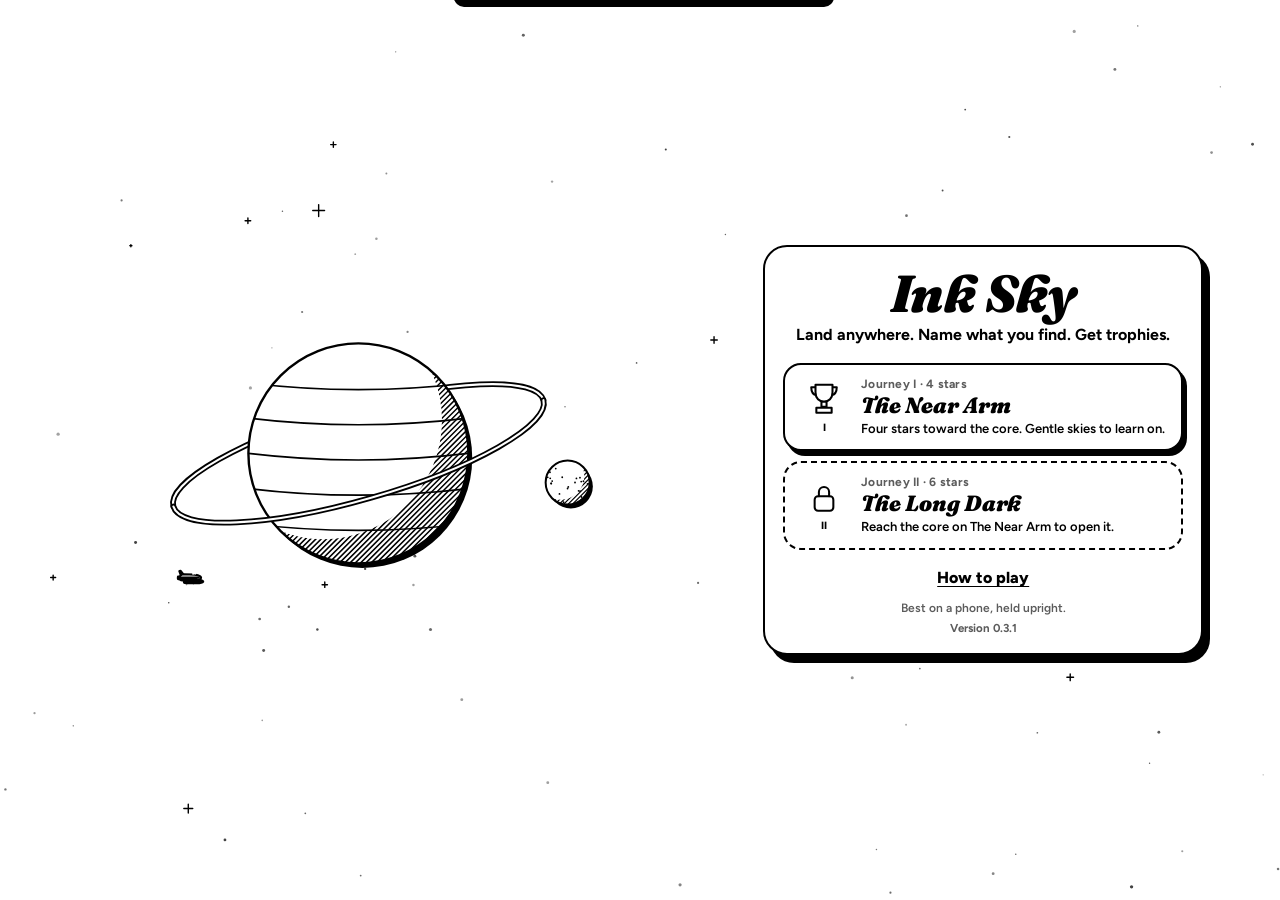
==== play/index.html @ 4aca19f4 "Add Ink Sky, an ink-drawn space exploration game A sister game to Ink Nine, Ink Rally and Ink of Arm" ====
<!DOCTYPE html>
<html lang="en">
<head>
<meta charset="utf-8">
<meta name="viewport" content="width=device-width, initial-scale=1, viewport-fit=cover">
<title>Ink Sky: land anywhere, name what you find, get trophies</title>
<meta name="theme-color" content="#ffffff">
<meta name="description" content="Land anywhere. Name what you find. Get trophies.">
<link rel="manifest" href="/manifest.webmanifest">
<link rel="icon" type="image/svg+xml" href="/icons/icon.svg">
<meta name="apple-mobile-web-app-capable" content="yes">
<meta name="mobile-web-app-capable" content="yes">
<meta name="apple-mobile-web-app-title" content="Ink Sky">
<meta name="apple-mobile-web-app-status-bar-style" content="default">
<link rel="preconnect" href="https://fonts.googleapis.com">
<link rel="preconnect" href="https://fonts.gstatic.com" crossorigin>
<link href="https://fonts.googleapis.com/css2?family=Fraunces:ital,opsz,wght@0,9..144,500;0,9..144,800;0,9..144,900;1,9..144,900&family=Figtree:wght@500;600;700;800&display=swap" rel="stylesheet">
<link rel="stylesheet" href="styles.css">
</head>
<body>
<canvas id="c" aria-hidden="true"></canvas>

<section id="title" class="screen on">
  <div class="panel titlep">
    <h1 class="logo">Ink Sky</h1>
    <p class="tag">Land anywhere. Name what you find. Get trophies.</p>
    <div class="events" id="jlist"></div>
    <div class="sub" id="lifetime"></div>
    <button class="linkbtn" id="howBtn">How to play</button>
    <div class="foot-note">Best on a phone, held upright.</div>
    <div class="ver" id="ver"></div>
  </div>
</section>

<!-- on a planet -->
<div class="hud" id="hud" hidden>
  <div class="htop">
    <div class="hl">
      <div class="pn"><span class="wx" id="wxic"></span><span class="hn halo" id="pname"></span></div>
      <div class="sub halo" id="psub"></div>
    </div>
    <button id="pause" class="pausebtn" type="button" aria-label="Pause"></button>
  </div>
  <div class="meters" id="meters">
    <div class="meter"><div class="ml halo"><span>Shield</span><b id="shieldN"></b></div><div class="bar hatch"><i id="shieldBar"></i></div></div>
    <div class="meter"><div class="ml halo"><span>Life</span><b id="lifeN"></b></div><div class="bar"><i id="lifeBar"></i></div></div>
    <div class="alert" id="alert" aria-label="Watchers"></div>
  </div>
  <div class="hbot">
    <button class="btn board" id="boardBtn" hidden>Board your ship</button>
    <div class="chips">
      <button class="chip" id="chip-carbon" type="button"><span class="ci"></span><b id="n-carbon">0</b><small>Carbon</small></button>
      <button class="chip" id="chip-sodium" type="button"><span class="ci"></span><b id="n-sodium">0</b><small>Sodium</small></button>
      <button class="chip" id="chip-ferrite" type="button"><span class="ci"></span><b id="n-ferrite">0</b><small>Ferrite</small></button>
      <button class="chip" id="chip-shard" type="button"><span class="ci"></span><b id="n-shard">0</b><small>Shards</small></button>
      <button class="scanb" id="scanBtn" type="button" aria-label="Scan"><svg class="ring" viewBox="0 0 52 52" aria-hidden="true"><circle id="scanRing" cx="26" cy="26" r="24" fill="none" stroke="#fff" stroke-width="3.5" stroke-dasharray="151" stroke-dashoffset="0" transform="rotate(-90 26 26)"/></svg></button>
    </div>
  </div>
</div>

<!-- in orbit -->
<div class="hud" id="shud" hidden>
  <div class="htop">
    <div class="hl"><div class="hn" id="sname"></div><div class="sub" id="ssub"></div></div>
    <button id="pause2" class="pausebtn" type="button" aria-label="Pause"></button>
  </div>
  <div class="prog left" id="spips"></div>
  <div class="hbot">
    <div class="wallet3">
      <div><span id="icFuel"></span><b id="sFuel">0</b><small>Fuel</small></div>
      <div><span id="icCells"></span><b id="sCells">0</b><small>Warp cells</small></div>
      <div><span id="icShards"></span><b id="sShards">0</b><small>Shards</small></div>
    </div>
    <div class="twobtn"><button class="btn ghost" id="shipBtn">Your ship</button><button class="btn" id="warpBtn">Warp<small id="warpSub"></small></button></div>
  </div>
</div>

<div id="fx" aria-hidden="true"></div>
<div id="disc" class="disc" role="status"></div>
<div id="hint" class="hintb" role="status"></div>
<div id="callout" class="callout" aria-live="polite"></div>
<div class="veil" id="veil"><div class="panel" id="sheet"></div></div>

<!-- Order matters: each script can only use what the scripts above it define while loading. main.js is always last. -->
<script src="js/config.js"></script>
<script src="js/core.js"></script>
<script src="js/gen.js"></script>
<script src="js/art.js"></script>
<script src="js/ui.js"></script>
<script src="js/state.js"></script>
<script src="js/surface.js"></script>
<script src="js/space.js"></script>
<script src="js/screens.js"></script>
<script src="js/main.js"></script>
</body>
</html>
---- play/styles.css ----
/* Ink Sky. Paper-and-ink look shared with Ink Nine, Ink Rally and Ink of Arms: white paper, black ink, no other colors. */
:root{
  --paper:#ffffff; --ink:#000000; --soft:#5c5c5c;
  --display:"Fraunces", Georgia, "Times New Roman", serif;
  --ui:"Figtree", system-ui, -apple-system, "Segoe UI", sans-serif;
  --spring:cubic-bezier(.34,1.56,.64,1); --settle:cubic-bezier(.3,.7,.3,1);
  color-scheme:light; box-sizing:border-box;
}
@media (prefers-color-scheme: dark){ :root:not([data-theme="light"]){ --paper:#ffffff; --ink:#000000; --soft:#5c5c5c; } }
:root[data-theme="dark"]{ --paper:#ffffff; --ink:#000000; --soft:#5c5c5c; }
*,*::before,*::after{ box-sizing:inherit; }
html,body{ margin:0; height:100%; background:var(--paper); color:var(--ink); font-family:var(--ui); overflow:hidden; overscroll-behavior:none;
  -webkit-user-select:none; user-select:none; -webkit-touch-callout:none; -webkit-tap-highlight-color:transparent; }
button{ appearance:none; font:inherit; color:inherit; background:none; border:0; padding:0; cursor:pointer; }
[hidden]{ display:none !important; }
canvas#c{ position:fixed; inset:0; width:100%; height:100%; display:block; touch-action:none; }

@keyframes bump{0%{transform:scale(1)}30%{transform:scale(1.3,.78)}55%{transform:scale(.9,1.14)}78%{transform:scale(1.04,.97)}100%{transform:scale(1)}}
@keyframes cardIn{0%{transform:translateY(60vh) scale(.7,1.3)}55%{transform:translateY(-10px) scale(1.06,.94)}75%{transform:translateY(3px) scale(.98,1.02)}100%{transform:none}}
@keyframes pickIn{0%{opacity:0;transform:translateY(24px) scale(.9,1.12)}60%{opacity:1;transform:translateY(-3px) scale(1.03,.97)}100%{opacity:1;transform:none}}
@keyframes rowIn{0%{opacity:0;transform:translateX(-18px)}70%{opacity:1;transform:translateX(3px)}100%{opacity:1;transform:none}}
@keyframes trophyIn{0%{opacity:0;transform:translateY(-120px) scale(.7,1.3)}45%{opacity:1;transform:translateY(0) scale(1.25,.72)}62%{transform:translateY(-14px) scale(.9,1.12)}78%{transform:translateY(0) scale(1.06,.95)}100%{transform:none}}
@keyframes nope{0%,100%{transform:translateX(0)}25%{transform:translateX(-4px)}75%{transform:translateX(4px)}}
@keyframes pulse{0%,100%{transform:none}50%{transform:scale(1.08,.94)}}
@keyframes pop{0%{opacity:0;transform:translate(-50%,10px) scale(.6,1.3)}18%{opacity:1;transform:translate(-50%,-4px) scale(1.12,.9)}30%{transform:translate(-50%,0) scale(.97,1.03)}40%{transform:translate(-50%,0)}82%{opacity:1;transform:translate(-50%,0)}100%{opacity:0;transform:translate(-50%,-14px)}}

.screen{ position:absolute; inset:0; display:none; flex-direction:column; max-width:480px; margin:0 auto; z-index:2;
  padding:calc(env(safe-area-inset-top,0px) + 12px) 16px calc(env(safe-area-inset-bottom,0px) + 12px); }
.screen.on{ display:flex; }

/* ---------- shared pieces from Ink Nine / Ink Rally / Ink of Arms ---------- */
.panel{ background:var(--paper); border:2.5px solid var(--ink); border-radius:24px; box-shadow:7px 8px 0 var(--ink);
  padding:22px 18px 18px; width:min(440px,100%); text-align:center; animation:cardIn .6s var(--settle); }
.panel h2{ font-family:var(--display); font-weight:900; font-style:italic; font-size:34px; line-height:1.05; margin:0; }
.panel p{ margin:6px 0 16px; font-weight:700; color:var(--soft); line-height:1.4; }
.logo{ font-family:var(--display); font-style:italic; font-weight:900; font-size:52px; line-height:.95; letter-spacing:-.01em; margin:0 0 4px; }
.tag{ font-weight:800; font-size:16px; margin:10px 0 4px; color:var(--ink) !important; }
.btn{ appearance:none; border:2.5px solid var(--ink); background:var(--ink); color:var(--paper); border-radius:14px; padding:13px 22px;
  font-family:var(--ui); font-weight:800; font-size:16px; cursor:pointer; width:100%; line-height:1.1; transition:transform .2s var(--spring); }
.btn small{ display:block; font-size:11px; font-weight:700; opacity:.8; margin-top:3px; }
.btn:active{ transform:scale(1.04,.9); }
.btn.ghost{ background:var(--paper); color:var(--ink); }
.btn:disabled{ opacity:.3; cursor:default; transform:none; }
.btn.dim{ background:var(--paper); color:var(--ink); border-style:dashed; }
.btn:focus-visible,.event:focus-visible,.linkbtn:focus-visible,.chip:focus-visible,.srow:focus-visible,.scanb:focus-visible,.pausebtn:focus-visible{ outline:3px solid var(--ink); outline-offset:3px; }
.linkbtn{ appearance:none; border:0; background:none; padding:2px 4px; font:inherit; font-weight:800; color:var(--ink); text-decoration:underline; text-underline-offset:3px; cursor:pointer; margin-top:6px; }
.how{ text-align:left; font-size:13px; font-weight:600; border:1.5px dashed var(--ink); border-radius:12px; padding:10px 12px; margin:0 0 14px; line-height:1.45; }
.how p{ margin:0 0 8px !important; color:var(--ink) !important; font-weight:600 !important; }
.how p:last-child{ margin:0 !important; }
.how b{ font-weight:800; }
.sub{ font-size:13px; font-weight:700; color:var(--soft); line-height:1.25; }
.story{ font-weight:600 !important; font-size:14px; line-height:1.35; color:var(--ink) !important; margin:10px 0 12px !important; }
.evn{ font-size:12px !important; font-weight:800 !important; color:var(--ink) !important; margin:0 0 4px !important; }
.foot-note{ font-size:12px; font-weight:600; color:var(--soft); margin-top:12px; }
.ver{ font-size:11.5px; font-weight:700; color:var(--soft); margin-top:6px; }
.halo{ text-shadow:0 0 3px #fff,0 0 3px #fff,0 0 6px #fff,0 0 9px #fff; }

/* ---------- home ---------- */
#title{ justify-content:flex-end; align-items:center; overflow:auto; }
.titlep{ margin-top:auto; }
@media (min-aspect-ratio:1/1){ #title{ max-width:none; align-items:flex-end; justify-content:center; padding-right:6vw; } .titlep{ margin:auto 0; } }
.events{ display:grid; gap:10px; margin:14px 0 10px; }
.event{ display:grid; grid-template-columns:auto 1fr; gap:12px; align-items:center; text-align:left; border:2.5px solid var(--ink); border-radius:18px; padding:12px 14px;
  background:var(--paper); box-shadow:4px 5px 0 var(--ink); animation:pickIn .55s var(--settle) both; transition:transform .2s var(--spring); }
.event:active{ transform:scale(1.03,.94); }
.event.locked{ border-style:dashed; box-shadow:none; opacity:.55; cursor:default; }
.tw-wrap{ display:flex; flex-direction:column; align-items:center; gap:2px; min-width:50px; }
.tw-wrap svg{ width:34px; height:38px; }
.tw-wrap small{ font-size:10.5px; font-weight:800; }
.ev{ display:grid; gap:3px; }
.ev b{ font-family:var(--display); font-style:italic; font-weight:900; font-size:22px; line-height:1.05; }
.ev i{ font-style:normal; font-size:12px; font-weight:700; color:var(--soft); letter-spacing:.02em; }
.ev span{ font-size:13px; font-weight:600; line-height:1.35; }
.ev .saved strong{ font-weight:800; }

/* ---------- progress pips: one per star, and the core ---------- */
.prog{ display:flex; gap:6px; justify-content:center; align-items:center; margin:12px 0 4px; }
.prog.left{ justify-content:flex-start; margin:8px 0 0; }
.prog i{ width:12px; height:12px; border:2px solid var(--ink); border-radius:50%; background:var(--paper); }
.prog i.done{ background:var(--ink); }
.prog i.now{ background:var(--ink); transform:scale(1.35); }
.prog i.gap{ width:4px; border:0; background:none; }
.prog i.core{ width:18px; height:18px; border:0; background:none; display:grid; place-items:center; }
.prog i.core svg{ width:18px; height:18px; }
.prog i.core.now{ transform:scale(1.3); }

/* ---------- the HUD over the canvas ---------- */
.hud{ position:fixed; inset:0; z-index:5; pointer-events:none; display:flex; flex-direction:column; max-width:480px; margin:0 auto;
  padding:calc(env(safe-area-inset-top,0px) + 12px) 14px calc(env(safe-area-inset-bottom,0px) + 14px); }
.hud button{ pointer-events:auto; }
.htop{ display:grid; grid-template-columns:1fr auto; gap:10px; align-items:start; }
.pn{ display:flex; align-items:center; gap:6px; }
.wx svg{ width:26px; height:26px; display:block; }
.hn{ font-family:var(--display); font-weight:800; font-size:28px; line-height:1; letter-spacing:-.01em; }
#shud .hn{ font-style:italic; font-weight:900; }
.htop .sub{ margin-top:4px; }
.pausebtn{ width:44px; height:44px; border-radius:50%; border:2.5px solid var(--ink); background:var(--paper); color:var(--ink); box-shadow:3px 4px 0 var(--ink);
  display:grid; place-items:center; transition:transform .28s var(--spring); }
.pausebtn svg{ width:26px; height:26px; }
.pausebtn:active{ transform:scale(1.12,.86); }

.meters{ display:grid; grid-template-columns:1fr 1fr auto; gap:10px; align-items:end; margin-top:10px; }
.ml{ display:flex; justify-content:space-between; align-items:baseline; font-size:11px; font-weight:800; margin-bottom:3px; }
.ml b{ font-family:var(--display); font-weight:900; font-size:14px; font-variant-numeric:tabular-nums; }
.bar{ position:relative; height:13px; border:2px solid var(--ink); border-radius:999px; overflow:hidden; background:var(--paper); box-shadow:2px 3px 0 var(--ink); }
.bar i{ position:absolute; inset:0 auto 0 0; width:100%; background:var(--ink); transition:width .25s var(--settle); }
.bar.hatch i{ background:repeating-linear-gradient(-45deg,var(--ink) 0 2.5px,var(--paper) 2.5px 5px); border-right:2px solid var(--ink); }
.fuelbar{ margin-top:6px; height:11px; box-shadow:none; }
.alert{ display:flex; align-items:center; gap:3px; padding:3px 7px 3px 4px; border:2px solid var(--ink); border-radius:999px; background:var(--paper); height:24px; }
.alert svg{ width:20px; height:20px; }
.alert i{ width:7px; height:7px; border:1.5px solid var(--ink); border-radius:50%; }
.alert i.on{ background:var(--ink); }
.alert.hot{ background:var(--ink); animation:pulse .5s ease-in-out infinite; }
.alert.hot svg path{ fill:var(--paper); stroke:var(--paper); }
.alert.hot svg circle{ fill:var(--ink); }
.alert.hot i{ border-color:var(--paper); background:var(--paper); }

.hbot{ margin-top:auto; display:grid; gap:10px; }
.board.btn,.btn.board{ pointer-events:auto; width:auto; justify-self:center; padding:13px 26px; box-shadow:3px 4px 0 var(--ink); animation:pickIn .45s var(--settle) both; }
.chips{ display:grid; grid-template-columns:repeat(4,1fr) auto; gap:7px; align-items:end; }
.chip{ display:flex; flex-direction:column; align-items:center; gap:1px; border:2px solid var(--ink); border-radius:14px; background:var(--paper); box-shadow:3px 4px 0 var(--ink);
  padding:5px 2px 5px; transition:transform .2s var(--spring); min-width:0; }
.chip:active{ transform:scale(1.08,.88); }
.chip .ci svg{ width:22px; height:22px; display:block; }
.chip b{ font-family:var(--display); font-weight:900; font-size:18px; line-height:1; font-variant-numeric:tabular-nums; }
.chip small{ font-size:9.5px; font-weight:800; }
.chip.low{ background:var(--ink); color:var(--paper); animation:pulse .9s ease-in-out infinite; }
.chip.low svg path,.chip.low svg circle{ stroke:var(--paper); }
.chip.low svg [fill="#fff"]{ fill:var(--ink); }
.chip.low svg [fill="#000"]{ fill:var(--paper); }
.scanb{ position:relative; width:58px; height:58px; border-radius:50%; background:var(--ink); border:2.5px solid var(--ink); box-shadow:3px 4px 0 var(--ink);
  display:grid; place-items:center; transition:transform .2s var(--spring), opacity .2s; }
.scanb > svg:first-child{ width:32px; height:32px; }
.scanb > svg:first-child path,.scanb > svg:first-child circle{ stroke:var(--paper); }
.scanb > svg:first-child circle{ fill:var(--paper); }
.scanb .ring{ position:absolute; inset:-1px; width:calc(100% + 2px); height:calc(100% + 2px); pointer-events:none; }
.scanb.cool{ background:var(--paper); }
.scanb.cool > svg:first-child path,.scanb.cool > svg:first-child circle{ stroke:var(--ink); }
.scanb.cool > svg:first-child circle{ fill:var(--ink); }
.scanb.cool .ring circle{ stroke:var(--ink); }
.scanb:active{ transform:scale(1.12,.86); }

.wallet3{ display:grid; grid-template-columns:repeat(3,1fr); border:2px solid var(--ink); border-radius:14px; background:var(--paper); box-shadow:3px 4px 0 var(--ink); overflow:hidden; }
.wallet3 > div{ display:grid; grid-template-columns:auto 1fr; grid-template-rows:auto auto; column-gap:6px; align-items:center; padding:7px 10px; border-left:1.5px solid var(--ink); }
.wallet3 > div:first-child{ border-left:0; }
.wallet3 span{ grid-row:span 2; }
.wallet3 span svg{ width:24px; height:24px; display:block; }
.wallet3 b{ font-family:var(--display); font-weight:900; font-size:20px; line-height:1; font-variant-numeric:tabular-nums; }
.wallet3 small{ font-size:10.5px; font-weight:800; }
.twobtn{ display:flex; gap:8px; } .twobtn .btn{ flex:1; }
#shud .twobtn .btn{ box-shadow:3px 4px 0 var(--ink); }

/* ---------- floating things ---------- */
#fx{ position:fixed; inset:0; pointer-events:none; z-index:8; }
.float{ position:absolute; transform:translateX(-50%); font-family:var(--display); font-weight:900; font-size:17px; white-space:nowrap; pointer-events:none;
  text-shadow:0 0 3px #fff,0 0 3px #fff,0 0 6px #fff; }
.float.m{ background:var(--ink); color:var(--paper); border-radius:999px; padding:3px 10px; font-size:14px; text-shadow:none; }
.callout{ position:fixed; left:50%; top:30%; z-index:9; pointer-events:none; text-align:center; opacity:0; transform:translate(-50%,0); width:max-content; max-width:92vw; }
.callout b{ display:block; font-family:var(--display); font-style:italic; font-weight:900; font-size:40px; line-height:1; text-shadow:0 0 3px #fff,0 0 5px #fff,0 0 9px #fff,0 0 14px #fff; }
.callout span{ display:inline-block; margin-top:8px; font-size:13px; font-weight:800; background:var(--ink); color:var(--paper); border-radius:999px; padding:5px 12px; }
.callout.go{ animation:pop 2.6s var(--settle) both; }
.hintb{ position:fixed; left:50%; top:calc(env(safe-area-inset-top,0px) + 118px); z-index:9; width:min(360px,calc(100vw - 32px)); transform:translate(-50%,-8px); opacity:0;
  background:var(--paper); border:2.5px solid var(--ink); border-radius:16px; box-shadow:4px 5px 0 var(--ink); padding:10px 14px; font-size:14px; font-weight:700; line-height:1.35; text-align:center;
  pointer-events:none; transition:opacity .25s, transform .35s var(--spring); }
.hintb.on{ opacity:1; transform:translate(-50%,0); }
.disc{ position:fixed; left:50%; top:calc(env(safe-area-inset-top,0px) + 10px); z-index:10; width:min(380px,calc(100vw - 24px)); transform:translate(-50%,-140%);
  display:grid; grid-template-columns:84px 1fr; gap:10px; align-items:center; text-align:left; background:var(--paper); border:2.5px solid var(--ink); border-radius:18px;
  box-shadow:4px 5px 0 var(--ink); padding:8px 12px 8px 8px; pointer-events:none; transition:transform .5s var(--spring); }
.disc.on{ transform:translate(-50%,0); }
.disc img{ width:84px; height:67px; border:2px solid var(--ink); border-radius:12px; object-fit:contain; }
.disc i{ font-style:normal; font-size:11.5px; font-weight:800; display:block; }
.disc b{ display:block; font-family:var(--display); font-style:italic; font-weight:900; font-size:21px; line-height:1.05; margin:2px 0; }
.disc small{ font-size:12.5px; font-weight:600; }

/* ---------- overlay cards ---------- */
.veil{ position:fixed; inset:0; z-index:30; display:none; overflow-y:auto; background:rgba(255,255,255,.78);
  padding:calc(env(safe-area-inset-top,0px) + 16px) 16px calc(env(safe-area-inset-bottom,0px) + 16px); }
.veil.on{ display:grid; }
.veil .panel{ margin:auto; }
.panel > .btn + .btn,.panel > .twobtn + .btn,.panel > .btn + .twobtn{ margin-top:8px; }
.board{ border:2px solid var(--ink); border-radius:14px; overflow:hidden; margin:0 0 14px; text-align:left; }
.board .row{ display:grid; grid-template-columns:1fr auto; align-items:center; gap:10px; padding:9px 12px; border-top:1.5px solid var(--ink); animation:rowIn .45s var(--settle) both; }
.board .row:first-child{ border-top:0; }
.board .row.me{ background:var(--ink); color:var(--paper); }
.board .row.me small{ color:var(--paper); }
.board .nm{ font-weight:800; font-size:14px; line-height:1.2; }
.board .nm small{ display:block; font-weight:600; font-size:12px; color:var(--soft); margin-top:2px; }
.board b{ font-family:var(--display); font-weight:900; font-size:20px; text-align:right; font-variant-numeric:tabular-nums; }
.board .ic svg{ width:26px; height:26px; display:block; }
.award{ display:grid; place-items:center; margin:4px 0 8px; }
.award .troph{ width:96px; height:106px; animation:trophyIn 1s var(--settle) both .2s; transform-origin:50% 100%; }
.award .troph svg{ width:100%; height:100%; }
.award p{ margin:6px 0 0 !important; font-family:var(--display); font-style:italic; font-weight:900; font-size:24px; color:var(--ink) !important; }
.relicHead{ display:grid; grid-template-columns:64px 1fr; gap:12px; align-items:center; text-align:left; margin-bottom:12px; }
.relicHead .pimg{ width:64px; height:64px; }
.relicHead h2{ font-size:30px !important; }
.shoplist{ display:grid; gap:8px; }
.srow{ display:grid; grid-template-columns:44px 1fr auto; gap:10px; align-items:center; border:2px solid var(--ink); border-radius:14px; padding:9px 10px; text-align:left; width:100%;
  background:var(--paper); box-shadow:3px 4px 0 var(--ink); animation:pickIn .5s var(--settle) both; transition:transform .2s var(--spring); }
.srow:active{ transform:scale(1.04,.92); }
.srow.off{ border-style:dashed; box-shadow:none; opacity:.5; }
.sid{ display:grid; place-items:center; border:2px solid var(--ink); border-radius:10px; width:44px; height:44px; }
.sid svg{ width:30px; height:30px; }
.relicHead .sid{ border:0; }
.sinfo b{ display:block; font-family:var(--display); font-style:italic; font-weight:900; font-size:18px; line-height:1.1; }
.sinfo small{ display:block; font-size:12.5px; font-weight:600; line-height:1.35; margin-top:2px; }
.rar{ display:flex; gap:3px; }
.rar i{ width:8px; height:8px; border-radius:50%; border:1.5px solid var(--ink); }
.rar i.on{ background:var(--ink); }

/* ---------- the catalog ---------- */
.catp{ border:2px solid var(--ink); border-radius:14px; margin:0 0 10px; padding:8px 10px 10px; text-align:left; animation:rowIn .45s var(--settle) both; }
.cath{ display:grid; grid-template-columns:40px 1fr; gap:10px; align-items:center; margin-bottom:8px; }
.cath img{ width:40px; height:40px; }
.cath b{ display:block; font-family:var(--display); font-style:italic; font-weight:900; font-size:18px; line-height:1.1; }
.cath small{ font-size:12px; font-weight:700; color:var(--soft); }
.catg{ display:grid; grid-template-columns:repeat(auto-fill,minmax(88px,1fr)); gap:8px; }
.catg figure{ margin:0; text-align:center; }
.catg img,.catg .unk div{ width:100%; aspect-ratio:5/4; border:2px solid var(--ink); border-radius:10px; object-fit:contain; display:block; }
.catg .unk div{ border-style:dashed; display:grid; place-items:center; font-family:var(--display); font-style:italic; font-weight:900; font-size:26px; opacity:.5; }
.catg figcaption{ font-size:11px; font-weight:800; margin-top:3px; line-height:1.2; }
.catg .unk figcaption{ color:var(--soft); }

@media (prefers-reduced-motion: reduce){
  .panel,.event,.board .row,.srow,.award .troph,.catp,.chip.low,.alert.hot{ animation:none; }
  .callout.go{ animation-duration:2.6s; }
  .disc,.hintb,.btn,.chip{ transition:none; }
}
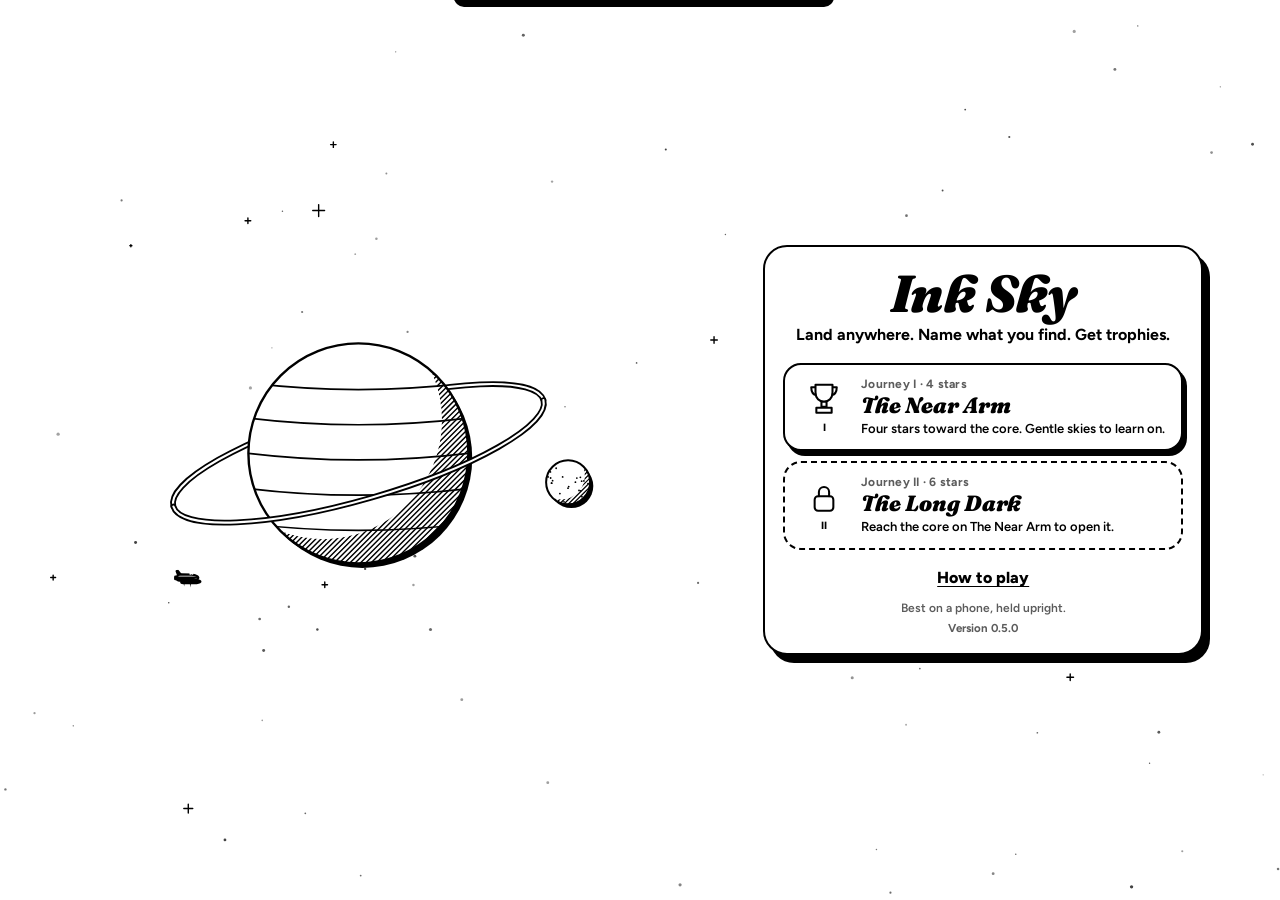
==== commit fddd32fd: "Mine and scan automatically, add planet goals, star charts and new galaxies - Walking up to rocks, p" ====
--- a/play/index.html
+++ b/play/index.html
@@ -46,6 +46,7 @@
     <div class="meter"><div class="ml halo"><span>Life</span><b id="lifeN"></b></div><div class="bar"><i id="lifeBar"></i></div></div>
     <div class="alert" id="alert" aria-label="Watchers"></div>
   </div>
+  <button class="goalbar" id="goalBar" type="button" aria-label="This planet's goals"><span class="gn" id="goalN"></span><span class="gt" id="goalT"></span></button>
   <div class="hbot">
     <button class="btn board" id="boardBtn" hidden>Board your ship</button>
     <div class="chips">
--- a/play/styles.css
+++ b/play/styles.css
@@ -80,6 +80,12 @@
 .prog i.done{ background:var(--ink); }
 .prog i.now{ background:var(--ink); transform:scale(1.35); }
 .prog i.gap{ width:4px; border:0; background:none; }
+.prog i.star{ border-radius:3px; transform:rotate(45deg); }
+.prog i.star.now{ transform:rotate(45deg) scale(1.35); }
+.charts{ display:flex; gap:6px; justify-content:center; margin:6px 0 10px; }
+.charts i{ width:26px; height:26px; opacity:.25; }
+.charts i.on{ opacity:1; animation:bump .5s ease-out; }
+.charts svg{ width:100%; height:100%; }
 .prog i.core{ width:18px; height:18px; border:0; background:none; display:grid; place-items:center; }
 .prog i.core svg{ width:18px; height:18px; }
 .prog i.core.now{ transform:scale(1.3); }
@@ -150,6 +156,18 @@
 .twobtn{ display:flex; gap:8px; } .twobtn .btn{ flex:1; }
 #shud .twobtn .btn{ box-shadow:3px 4px 0 var(--ink); }
 
+/* the goal bar under the meters: the next thing to do on this planet */
+.goalbar{ display:flex; align-items:center; gap:8px; width:100%; margin-top:10px; padding:6px 10px 6px 6px; text-align:left; background:var(--paper); border:2px solid var(--ink);
+  border-radius:12px; box-shadow:3px 4px 0 var(--ink); transition:transform .2s var(--spring); }
+.goalbar:active{ transform:scale(1.03,.92); }
+.goalbar .gn{ flex:none; background:var(--ink); color:var(--paper); border-radius:999px; padding:3px 8px; font-family:var(--display); font-weight:900; font-size:13px; font-variant-numeric:tabular-nums; }
+.goalbar .gt{ font-size:13px; font-weight:800; line-height:1.2; overflow:hidden; text-overflow:ellipsis; white-space:nowrap; }
+.goalbar.done{ border-style:dashed; box-shadow:none; }
+.board .row.goal{ grid-template-columns:22px 1fr auto; }
+.board .row.goal .tick{ width:20px; height:20px; border:2px solid var(--ink); border-radius:6px; display:grid; place-items:center; font-weight:900; font-size:13px; line-height:1; }
+.board .row.goal.done .tick{ background:var(--ink); color:var(--paper); }
+.board .row.goal.done .nm{ text-decoration:line-through; text-decoration-thickness:2px; }
+
 /* ---------- floating things ---------- */
 #fx{ position:fixed; inset:0; pointer-events:none; z-index:8; }
 .float{ position:absolute; transform:translateX(-50%); font-family:var(--display); font-weight:900; font-size:17px; white-space:nowrap; pointer-events:none;
@@ -159,7 +177,7 @@
 .callout b{ display:block; font-family:var(--display); font-style:italic; font-weight:900; font-size:40px; line-height:1; text-shadow:0 0 3px #fff,0 0 5px #fff,0 0 9px #fff,0 0 14px #fff; }
 .callout span{ display:inline-block; margin-top:8px; font-size:13px; font-weight:800; background:var(--ink); color:var(--paper); border-radius:999px; padding:5px 12px; }
 .callout.go{ animation:pop 2.6s var(--settle) both; }
-.hintb{ position:fixed; left:50%; top:calc(env(safe-area-inset-top,0px) + 118px); z-index:9; width:min(360px,calc(100vw - 32px)); transform:translate(-50%,-8px); opacity:0;
+.hintb{ position:fixed; left:50%; top:calc(env(safe-area-inset-top,0px) + 164px); z-index:9; width:min(360px,calc(100vw - 32px)); transform:translate(-50%,-8px); opacity:0;
   background:var(--paper); border:2.5px solid var(--ink); border-radius:16px; box-shadow:4px 5px 0 var(--ink); padding:10px 14px; font-size:14px; font-weight:700; line-height:1.35; text-align:center;
   pointer-events:none; transition:opacity .25s, transform .35s var(--spring); }
 .hintb.on{ opacity:1; transform:translate(-50%,0); }
